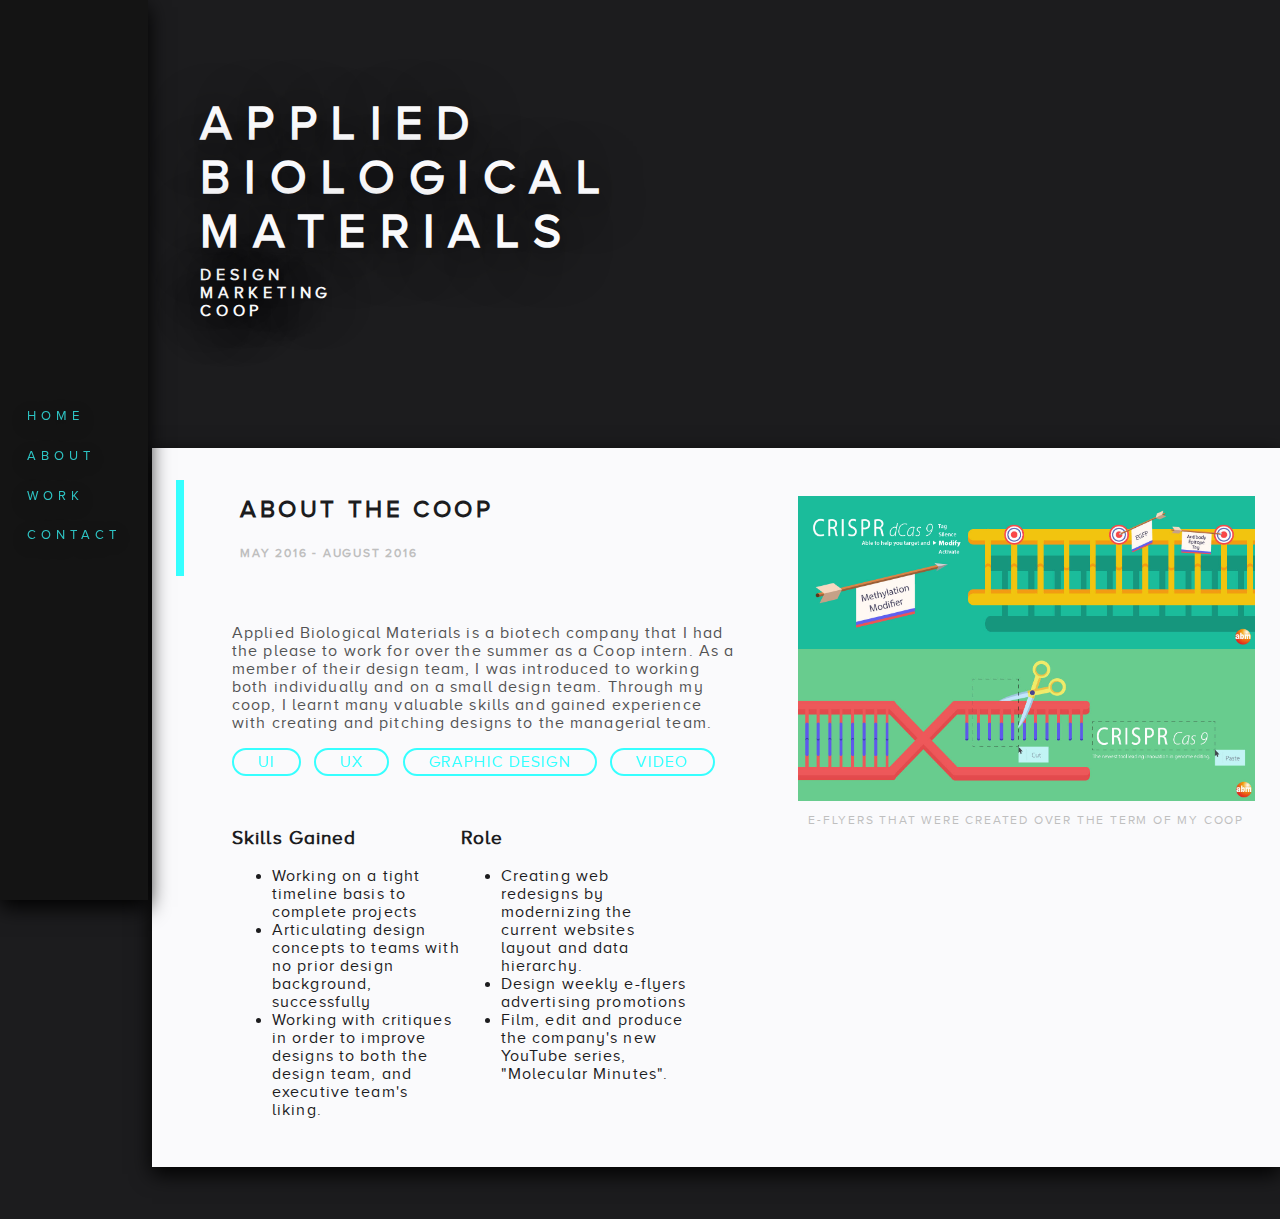
==== abm.html @ 1f62010f "All pages added content from style guide" ====
<!DOCTYPE html>
<html lang="en">
  <head>
    <title>Rupneet Atwal:  Applied Biological Materials</title>
    <meta charset="utf-8">
    <link rel="icon" type="image/png" href="img/emoji.png">
    <link rel="stylesheet" href="css/main.css" >
    <link rel="stylesheet" type="text/css" href="fonts/fonts.css" />
    <link rel="stylesheet" href="css/flexbox.css"/>
    <link rel="stylesheet" href="css/grids.css"/>
    <link rel="stylesheet" href="css/jelly.css"/>
    <meta name="viewport" content="width=device-width, initial-scale-1">
    <script src="https://ajax.googleapis.com/ajax/libs/jquery/3.2.1/jquery.min.js"></script>
    <script src="js/scrolling.js"></script>
  </head>

  <body>
    <div class="body-content">
      <div class="sidenav">
        <div class="nav-items">
          <h3> <a href="index.html" class="nav-text"> HOME </a></h3>
          <h3> <a href="index.html" class="nav-text"> ABOUT </a></h3>
          <h3> <a href="index.html" class="nav-text"> WORK </a></h3>
          <h3> <a href="index.html" class="nav-text"> CONTACT </a></h3>
        </div>
      </div>

      <div class="template-project-container">
        <h1 class="template-project-title"> Applied Biological Materials</h1>
        <h2 class="template-project-subheading">Design Marketing Coop</h2>
      </div>

      <section id="aboutme">
        <div class="background-inverse-container">
          <div class="grid-row">
            <div class="grid-col-2of3">
          <div class="project-info-block">
              <div class="project-title-container">
                <h2 class="about-me-heading">About the Coop</h2>
                <h2 class="project-subheading">May 2016 - August 2016</h2>
              </div>
              <div class="about-content">
              <p class="about-me-info-text"> Applied Biological Materials is a biotech company that I had the please to work for over the summer as a Coop intern. As a member of their design team, I was introduced to working both individually and on a small design team. Through my coop, I learnt many valuable skills and gained experience with creating and pitching designs to the managerial team.</p>
              <div class="about-role-components">
                <p class="role-text hvr-shrink">UI</p>
                <p class="role-text hvr-shrink">UX</p>
                <p class="role-text hvr-shrink"> Graphic Design </p>
                <p class="role-text hvr-shrink"> Video</p>
              </div>

              <div class="grid-row">
                <div class="grid-col-1of3">
                <div class="list-container">
                  <h3 class="u-list-header">Skills Gained</h3>
                  <ul>
                    <li class="u-list-item">Working on a tight timeline basis to complete projects</li>
                    <li class="u-list-item">Articulating design concepts to teams with no prior design background, successfully</li>
                    <li class="u-list-item">Working with critiques in order to improve designs to both the design team, and executive team's liking.</li>
                  </ul>
                </div>
              </div>

                <div class="grid-col-1of3">
                  <div class="list-container">
                  <h3 class="u-list-header">Role</h3>
                  <ul>
                    <li class="u-list-item">Creating web redesigns by modernizing the current websites layout and data hierarchy. </li>
                    <li class="u-list-item">Design weekly e-flyers advertising promotions</li>
                    <li class="u-list-item">Film, edit and produce the company's new YouTube series, "Molecular Minutes".</li>
                  </ul>
                </div>
              </div>
              </div>

        </div>
      </div>
    </div>

        <div class="grid-col-1of3">
          <div class="about-image-block">
            <img class="about-img" src="img/crispr-eflyers.jpg">
            <figcaption class="captions">E-Flyers that were created over the term of my coop</figcaption>
          </div>
        </div>
      </div>
      </div>
    </section>

    </div>
  </body>
<html>
---- css/main.css ----
body{
  font-family: "Proxima Nova", Times, serif;
  color: #FAFAFC;
  background: #1C1C1E;
  margin: 0;
  letter-spacing: .07em;
}

.project-headings{
  text-transform: uppercase;
  letter-spacing: .07em;
  font-size: 2.5rem;
  margin: 1rem;
  padding: 1rem 1rem 1rem 1.5rem;
  text-shadow: 0px 7px 50px black;
}

.sub-headings{
  text-transform: uppercase;
  letter-spacing: .15em;
  margin: 2rem 1rem 1rem 1rem;
  padding: 1rem;
  color: #D1D1D1;
  border-bottom: 2px solid #D1D1D1;
}

.template-project-container{
  /*text-align: right;*/
  position: relative;
  margin: 3.5rem 65rem 5rem 0;
  padding:.5rem 0 0 3rem;
  /*border-left: 10px solid #36FFFF;*/
}

.template-project-title{
  text-transform: uppercase;
  letter-spacing: .3em;
  font-size: 3rem;
  text-shadow: 0px 7px 50px black;
  padding: 0;
  padding-right:0;
  margin-bottom: .5rem;
  text-align: right;
  /*margin: 0;*/
}

.template-project-subheading{
  text-transform: uppercase;
  letter-spacing: .3em;
  font-size: 1rem;
  text-shadow: 0px 7px 50px black;
  /*padding-right:1rem;*/
  margin: 0;
  text-align: right;
}

.project-heading{
  text-transform: uppercase;
  letter-spacing: .15em;
  margin: 2rem .5rem .5rem .5rem;
  padding: 1rem;
  color: #1C1C1E;
}

.project-subheading{
  text-transform: uppercase;
  letter-spacing: .15em;
  margin-top: 0;
  font-size: .75rem;
  margin: 0 1rem 1rem 0;
  /*padding-left: .5rem;*/
  padding-bottom: 1rem;
  color: #BFBFBF;
}

.project-block-subheading{
  text-transform: uppercase;
  text-align: center;
  letter-spacing: .25em;
  margin-top: 0;
  font-size: .75rem;
  margin: 0;
  padding:0 0 1.25rem 0;
  color: #BFBFBF;
}
.project-title-container{
  border-left: 8px solid #36FFFF;
  margin-left: 1.5rem;
  padding:0 0 0 3.5rem;
}

.project-info-text{
  font-size: 1rem;
  font-weight: normal;
  color: #535354;
  padding: 1rem 3rem 0 2rem;
}

#blue-1{
  height:150px;
  background:#4820F2;
  box-shadow: 0px 7px 20px black;

}

#blue-2{
  height:150px;
  background:#7679F9;
  box-shadow: 0px 7px 20px black;

}

#blue-3{
  height:150px;
  background:#A4D2FF;
  box-shadow: 0px 7px 20px black;

}

#black-1{
  height:150px;
  background:#1C1C1E;
  box-shadow: 0px 7px 20px black;

}

#black-2{
  height:150px;
  background:#FAFAFC;
  box-shadow: 0px 7px 20px black;

}

#black-3{
  height:150px;
  background:#36FFFF;
  box-shadow: 0px 7px 20px black;

}

.project-placeholder{
  margin: 0;
  top:0;
  left: 0;
  right: 0;
  bottom: 0;
  height:650px;
  background: #A4D2FF;
}

.background-inverse-container{
  display: inline-block;
  width: 100%;
  margin: 3rem 0 3rem 0;
  color:#1C1C1E;
  background: #FAFAFC;
  box-shadow: 0px 7px 20px black;

}

.background-container{
  display: inline-block;
  width: 100%;
  margin: 3rem 2rem 3rem 2rem;
  color:#FAFAFC;
  background: #1C1C1E;
}

.inverse-text{
  color: #1C1C1E;
  padding: 1rem 2rem 1rem 2rem;
  margin: 1rem 0rem 0rem 1rem;
}

.project-info-block{
  display: block;
}

.project-image-block{
  display: block;
  vertical-align: middle;
  margin: 3rem 0rem 3rem 0;
}

.project-img{
  width: 100%;
}

.about-img{
  width: 90%;
}

.blocks{
  font-size: 1rem;
  justify-content: center;
  text-align: center;
  font-weight: bold;
  color:white;
  letter-spacing: 5px;
  padding: 4rem;
}

.blocks-inverse{
  font-size: 1rem;
  justify-content: center;
  text-align: center;
  font-weight: bold;
  color:#1C1C1E;
  letter-spacing: 5px;
  padding: 4rem;
}

.u-list-about{
  color: #1C1C1E;
  font-size: 1.5rem;
  padding: 1rem 2rem 0 5rem;
  font-size: 1.2rem;
  font-weight:bold;
  letter-spacing: 2px;
  text-transform: uppercase;
}


.u-list-about-item{
  list-style-type: circle;
  text-transform: none;
  font-weight:normal;
  font-size: .9rem;
  margin-left: 5rem;
  padding: .5rem;
}


.o-list-number{
  text-transform: none;
  font-weight:bolder;
  color: #4820F2;
  font-size: 1rem;
  margin-left: 3rem;
  padding: .5rem;
  text-transform: uppercase;
}

.sidenav{
  display: table-cell;
  vertical-align: middle;
  float: left;
  z-index: 1;
  background: #141414;
  /*background: white;*/
  box-shadow: 0px 7px 20px black;
  height: 100%;
  top: 0;
  left: 0;
  position: fixed;
}

.nav-items{
  padding: 1rem 0 1rem 0;
  margin: 23rem 0 0 0;
  display: inline-block;
}


.nav-text{
  color: #36FFFF;
  opacity: .75;
  text-align: left;
  padding: .35rem 1.7rem .35rem 1.7rem;
  font-size: .8rem;
  font-weight: 400;
  letter-spacing: 5px;
  text-shadow: 0px 5px 20px black;
}

.nav-text:hover{
  opacity: 1;
  cursor: pointer;
  /*text-align: center;*/
}
.body-content{
  margin: 0 0 0 8rem;
  padding: 0 0 0 1.5rem;
  background: #1C1C1E;
}

.intext-link{
  font-size: 1rem;
  text-transform: uppercase;
  font-weight: 600;
  color:#4820F2;
  opacity: .6;
}

.intext-link:hover{
  opacity: 1;
  cursor: pointer;
}

.role-text{
  background: #FAFAFC;
  text-transform: uppercase;
  color: #36FFFF;
  font-size: 1rem;
  padding: .2rem 1.5rem;
  border-radius: 50px;
  border: 2px solid #36FFFF;
  margin: 0 .5rem 0 0;
  display: inline-block;
  transition: .5s;
}

.role-text:hover{
  background: #36FFFF;
  text-transform: uppercase;
  color: #FAFAFC;
  font-size: 1rem;
  padding: .2rem 1.5rem;
  border-radius: 50px;
  border: 2px solid #36FFFF;
  margin: 0 .5rem 0 0;
  display: inline-block;
  transition:.5s;
}

.role-components{
  display: block;
  margin:0 2rem 2rem 2rem;
}

.bttn-next{
  padding: 1rem;
  margin: 1rem;
  border
}

#circle {
    background: #f00;
    width: 200px;
    height: 200px;
    border-radius: 50%;
}

.project-card-container{
  display: block;
  margin: 0 .75rem 2rem .75rem;
}

.project-card-block{
  display: block;
  margin: 0 .75rem 0rem .75rem;
}

.project-card{
  height:400px;
  background: #4820F2;
  border-top-right-radius: 10px;
  border-top-left-radius: 10px;
  display: block;
  box-shadow: 0px 7px 20px black;
}

.project-text-bg{
  background: #FAFAFC;
  border-bottom-right-radius:10px;
  border-bottom-left-radius:10px;
  display: block;
  box-shadow: 0px 7px 20px black;
}

.project-text{
  text-align: center;
  font-size: .75rem;
  letter-spacing: 4px;
  text-transform: uppercase;
  color: #1C1C1E;
  margin: 0rem 0rem 0rem 0rem;
  padding: 2rem 0rem .5rem 0rem;
}

.gif{
  position:relative;
  top:0;
  bottom:0;
  left:0;
  right:0;
  width: 100%;
  box-shadow: 0px 7px 50px black;

}
.tint {
  margin: 0;
  cursor: pointer;
}

.t1{
  background: rgb(255,0,0,.5);
}

.header-container{
  width: 100%;
  margin: 0;
  top:0;
  left: 0;
  right: 0;
  position: relative;
  text-align: center;
  color: white;
}
.text-container{
  z-index: 1;
}
.header{
  /*z-index: 1;*/
  font-size: 5rem;
  text-transform: uppercase;
  position: absolute;
}

.hero-image{
  /*background-image:*/
  position:relative;
  top:0;
  bottom:0;
  left:0;
  right:0;
  width: 100%;
  margin-bottom: .5rem;
  /*box-shadow: 0px 7px 50px black;*/

}
.centered {
    position: relative;
    font-size: 6rem;
    text-transform: uppercase;
    letter-spacing: 5px;
    text-align: right;
    margin: 0;
    color: #FAFAFC;
    text-shadow: 2px 10px 55px #1C1C1E;
}
.text-header{
  text-align: right;
  position: absolute;
  z-index: 10;
  top:32%;
  left: 10%;
  /*background-color: black;*/

}
.centered-2 {
    position: relative;
    font-size: 1rem;
    margin: 0;
    color: #4820F2;
    background: #FAFAFC;
    padding: .25rem;
    /*text-transform: uppercase;*/
    letter-spacing: 5px;
    text-align: right;
}
.overlay {
    z-index: 1;
    height: 100%;
    width: 100%;
    position: fixed;
    overflow: auto;
    top: 0px;
    left: 0px;
    background: rgba(0, 0, 0, 0.7); /*can be anything, of course*/
}

.header-gif{
  width: 100%;
  margin: 0;
}

.overlay{
  background-color: #4820F2;
  z-index: 1;
}

a{
  text-decoration: none;
}

.about-image{
  width: 30%;
  text-align: center;
}
.me-image-container{
  display: block;
  text-align: center;
  justify-content: center;
  align-items: center;
  position: relative;
}
.about-me-heading{
  /*text-align: center;*/
    text-transform: uppercase;
    letter-spacing: .15em;
    margin: 2rem .5rem .5rem 0rem;
    padding: 1rem 1rem 1rem 0;
    color: #1C1C1E;
}

.about-me-subheading{
  font-style: italic;
  text-transform: uppercase;
  /*text-align: center;*/
  letter-spacing: .15em;
  margin-top: 0;
  font-size: .75rem;
  margin:0;
  padding-bottom: 1rem;
  color: #BFBFBF;
}

.about-me-info-text{
  font-size: 1rem;
  font-weight: normal;
  color: #535354;
  /*padding: 1rem 2rem 0 5rem;*/
}

.captions{
    text-align: center;
    text-transform: uppercase;
    letter-spacing: .15em;
    font-size: .75rem;
    padding:.5rem;
    color: #BFBFBF;
}

.project-block-img{
  /*height:400px;*/
  /*background: #4820F2;*/
  border-top-right-radius: 10px;
  border-top-left-radius: 10px;
  text-align: center;
  justify-content: center;
  align-items: center;
  position: relative;
  display: block;
  /*box-shadow: 0px 7px 20px black;*/
  width: 100%;
}

.about-image-block{
  display: block;
  vertical-align: middle;
  margin: 3rem 0rem 3rem 0;
  text-align: center;
  justify-content: center;
  align-items: center;
  position: relative;
}

.about-role-components{
  display: block;
  margin-bottom: 2rem;
  /*padding:1rem 2rem 0 5rem;*/
}

.about-info-text{
  font-size: 1rem;
  font-weight: normal;
  color: #535354;
  padding: 1rem 3rem 0 2rem;
}

.about-content{
  padding:1rem 2rem 0 5rem;
  display: block;
  justify-content: center;
  align-items: center;
}

.about-contact{
  padding:1rem 0 0 0;
  margin: 0;
  text-align: left;
}

.about-info-text{
  font-size: 1rem;
  font-weight: normal;
  color: #535354;
  padding: 0;
}

.projects-container{
  padding:1rem;
  display: block
}

.list-container{
  margin-bottom: 3rem;
}
---- fonts/fonts.css ----
/** Proxima Nova **/



@font-face {
    font-family: 'proxima_nova_altblack';
    src: url('Mark Simonson - Proxima Nova Alt Black-webfont.eot');
    src: url('Mark Simonson - Proxima Nova Alt Black-webfont.eot?#iefix') format('embedded-opentype'),
         url('Mark Simonson - Proxima Nova Alt Black-webfont.woff2') format('woff2'),
         url('Mark Simonson - Proxima Nova Alt Black-webfont.woff') format('woff'),
         url('Mark Simonson - Proxima Nova Alt Black-webfont.ttf') format('truetype'),
         url('Mark Simonson - Proxima Nova Alt Black-webfont.svg#proxima_nova_altblack') format('svg');
    font-weight: normal;
    font-style: normal;

}

@font-face {
    font-family: 'proxima_nova_altbold';
    src: url('Mark Simonson - Proxima Nova Alt Bold-webfont.eot');
    src: url('Mark Simonson - Proxima Nova Alt Bold-webfont.eot?#iefix') format('embedded-opentype'),
         url('Mark Simonson - Proxima Nova Alt Bold-webfont.woff2') format('woff2'),
         url('Mark Simonson - Proxima Nova Alt Bold-webfont.woff') format('woff'),
         url('Mark Simonson - Proxima Nova Alt Bold-webfont.ttf') format('truetype'),
         url('Mark Simonson - Proxima Nova Alt Bold-webfont.svg#proxima_nova_altbold') format('svg');
    font-weight: normal;
    font-style: normal;

}

@font-face {
    font-family: 'Proxima Nova';
    src: url('Mark Simonson - Proxima Nova Alt Regular-webfont.eot');
    src: url('Mark Simonson - Proxima Nova Alt Regular-webfont.eot?#iefix') format('embedded-opentype'),
         url('Mark Simonson - Proxima Nova Alt Regular-webfont.woff2') format('woff2'),
         url('Mark Simonson - Proxima Nova Alt Regular-webfont.woff') format('woff'),
         url('Mark Simonson - Proxima Nova Alt Regular-webfont.ttf') format('truetype'),
         url('Mark Simonson - Proxima Nova Alt Regular-webfont.svg#proxima_nova_altregular') format('svg');
    font-weight: normal;
    font-style: normal;

}

/* Generated by Font Squirrel (http://www.fontsquirrel.com) on April 4, 2015 */



@font-face {
    font-family: 'proxima_nova_scosfthin';
    src: url('Mark Simonson - Proxima Nova ScOsf Thin-webfont.eot');
    src: url('Mark Simonson - Proxima Nova ScOsf Thin-webfont.eot?#iefix') format('embedded-opentype'),
         url('Mark Simonson - Proxima Nova ScOsf Thin-webfont.woff2') format('woff2'),
         url('Mark Simonson - Proxima Nova ScOsf Thin-webfont.woff') format('woff'),
         url('Mark Simonson - Proxima Nova ScOsf Thin-webfont.ttf') format('truetype'),
         url('Mark Simonson - Proxima Nova ScOsf Thin-webfont.svg#proxima_nova_scosfthin') format('svg');
    font-weight: normal;
    font-style: normal;

}




@font-face {
    font-family: 'proxima_nova_ltsemibold';
    src: url('Mark Simonson - Proxima Nova Semibold-webfont.eot');
    src: url('Mark Simonson - Proxima Nova Semibold-webfont.eot?#iefix') format('embedded-opentype'),
         url('Mark Simonson - Proxima Nova Semibold-webfont.woff2') format('woff2'),
         url('Mark Simonson - Proxima Nova Semibold-webfont.woff') format('woff'),
         url('Mark Simonson - Proxima Nova Semibold-webfont.ttf') format('truetype'),
         url('Mark Simonson - Proxima Nova Semibold-webfont.svg#proxima_nova_ltsemibold') format('svg');
    font-weight: normal;
    font-style: normal;

}

@font-face {
    font-family: 'proxima_nova_ltthin';
    src: url('Mark Simonson - Proxima Nova Thin-webfont.eot');
    src: url('Mark Simonson - Proxima Nova Thin-webfont.eot?#iefix') format('embedded-opentype'),
         url('Mark Simonson - Proxima Nova Thin-webfont.woff2') format('woff2'),
         url('Mark Simonson - Proxima Nova Thin-webfont.woff') format('woff'),
         url('Mark Simonson - Proxima Nova Thin-webfont.ttf') format('truetype'),
         url('Mark Simonson - Proxima Nova Thin-webfont.svg#proxima_nova_ltthin') format('svg');
    font-weight: normal;
    font-style: normal;

}
---- css/flexbox.css ----
/* asterix selects everything*/
*, *::after, *::before {
  box-sizing: border-box;
}
.container{
  display: -ms-flex;
  display:flex;

  -ms-flex-wrap: wrap;
  flex-wrap: wrap;

  margin: 1em;
}

.block{
  -ms-flex-grow:1;
  flex-grow: 1;

  -ms-flex-basis:5em;
  flex-basis: 5em;
}

.block-card{
  -ms-flex-grow:1;
  flex-grow: 1;

  -ms-flex-basis:5em;
  flex-basis: 5em;
  margin: .5rem;

}
---- css/grids.css ----
*, *::after, *::before {
	box-sizing: border-box;
}

.grid-row::after {
	content: "";
	display: block;
	clear: both;
}

.flexbox .grid-row{
	display: flex;
	flex-wrap: wrap;
}


[class^='grid-col-'] {
	float: left;
	padding: 0;
	text-align: left;
}

.flexbox [class^='grid-col-']{
	float: none;
}


.grid-col-1of2{
	width: 50%;
}

.flexbox .grid-col-1of2{
	flex-grow: 1;
	width:auto;
}
.grid-col-3s{
	width: 30%;
}
.grid-col-1of3{
  width: 45%;
}

.grid-col-1of4{
  width: 25%;
}

.grid-col-2of3{
  width: 55%;
}
---- css/jelly.css ----
@charset "UTF-8";
/*!
 *
 * bttn.css - https://ganapativs.github.io/bttn.css
 * Version - 0.2.4
 * Demo: https://bttn.surge.sh
 *
 * Licensed under the MIT license - http://opensource.org/licenses/MIT
 *
 * Copyright (c) 2016 Ganapati V S (@ganapativs)
 *
 */
/* standalone - .bttn-jelly */
.bttn-default {
  color: #fff;
}
.bttn-primary,
.bttn,
.bttn-lg,
.bttn-md,
.bttn-sm,
.bttn-xs {
  color: #1d89ff;
}
.bttn-warning {
  color: #feab3a;
}
.bttn-danger {
  color: #ff5964;
}
.bttn-success {
  color: #28b78d;
}
.bttn-royal {
  color: #bd2df5;
}
.bttn,
.bttn-lg,
.bttn-md,
.bttn-sm,
.bttn-xs {
  margin: 0;
  padding: 0;
  border-width: 0;
  border-color: transparent;
  background: transparent;
  font-weight: 400;
  cursor: pointer;
  position: relative;
}
.bttn-lg {
  padding: 8px 15px;
  font-size: 24px;
  font-family: inherit;
}
.bttn-md {
  font-size: 20px;
  font-family: inherit;
  box-shadow: 0px 5px 20px black;
  padding: 5px 12px;
}
.bttn-sm {
  padding: 4px 10px;
  font-size: 16px;
  font-family: inherit;
}
.bttn-xs {
  padding: 3px 8px;
  font-size: 12px;
  font-family: inherit;
}
.bttn-jelly {
  letter-spacing: 3px;
  margin: 0;
  padding: 0;
  border-width: 0;
  border-color: transparent;
  background: transparent;
  font-weight: 400;
  cursor: pointer;
  position: relative;
  font-size: .7rem;
  font-family: inherit;
  padding: 5px 12px;
  overflow: hidden;
  border-radius: 50px;
  background: #fff;
  color: #1d89ff;
  -webkit-transition: all 0.2s cubic-bezier(0.02, 0.01, 0.47, 1);
  transition: all 0.2s cubic-bezier(0.02, 0.01, 0.47, 1);
}
.bttn-jelly:before {
  position: absolute;
  top: 0;
  left: 0;
  width: 100%;
  height: 100%;
  border-radius: 50px;
  background: currentColor;
  content: '';
  z-index: -1;
  opacity: 0;
  -webkit-transition: all 0.2s cubic-bezier(0.02, 0.01, 0.47, 1);
  transition: all 0.2s cubic-bezier(0.02, 0.01, 0.47, 1);
  -webkit-transform: scale(0.2);
          transform: scale(0.2);
}
.bttn-jelly:hover,
.bttn-jelly:focus {
  box-shadow: 0px 5px 20px black;
  -webkit-transition: all 0.3s cubic-bezier(0.02, 0.01, 0.47, 1);
  transition: all 0.3s cubic-bezier(0.02, 0.01, 0.47, 1);
  -webkit-transform: scale(1.1);
          transform: scale(1.1);
}
.bttn-jelly:hover:before,
.bttn-jelly:focus:before {
  opacity: 0.15;
  -webkit-transition: all 0.3s cubic-bezier(0.02, 0.01, 0.47, 1);
  transition: all 0.3s cubic-bezier(0.02, 0.01, 0.47, 1);
  -webkit-transform: scale(1);
          transform: scale(1);
}

.bttn-jelly.bttn-md {
  font-size: 1rem;
  font-family: inherit;
  margin: 1rem;
  padding: .5rem 2rem;
}
.bttn-jelly.bttn-md:hover,
.bttn-jelly.bttn-md:focus {
  box-shadow: 0px 5px 20px black;
}
.bttn-jelly.bttn-lg {
  padding: 8px 15px;
  font-size: 24px;
  font-family: inherit;
}
.bttn-jelly.bttn-lg:hover,
.bttn-jelly.bttn-lg:focus {
  box-shadow: 0px 5px 20px black;
}
.bttn-jelly.bttn-default {
  background: #fff;
  color: #1d89ff;
}
.bttn-jelly.bttn-dark {
  background: #4820F2;
  color: #fff;
}
.bttn-jelly.bttn-contrast {
  background: #FF4D4D;
  color: #fff;
}
.bttn-jelly.bttn-light {
  background: #A4D2FF;
  color: #fff;
}
.bttn-jelly.bttn-white {
  background: #FAFAFC;
  color: #1C1C1E;
}

.bttn-jelly.bttn-blck {
  background: #1C1C1E;
  color: #fff;
}

.hvr-shrink {
  display: inline-block;
  vertical-align: middle;
  -webkit-transform: perspective(1px) translateZ(0);
  transform: perspective(1px) translateZ(0);
  box-shadow: 0 0 1px transparent;
  -webkit-transition-duration: 0.3s;
  transition-duration: 0.3s;
  -webkit-transition-property: transform;
  transition-property: transform;
}
.hvr-shrink:hover, .hvr-shrink:focus, .hvr-shrink:active {
  -webkit-transform: scale(0.9);
  transform: scale(0.9);
}
.hvr-grow {
  display: inline-block;
  vertical-align: middle;
  -webkit-transform: perspective(1px) translateZ(0);
  transform: perspective(1px) translateZ(0);
  box-shadow: 0 0 1px transparent;
  -webkit-transition-duration: 0.3s;
  transition-duration: 0.3s;
  -webkit-transition-property: transform;
  transition-property: transform;
}
.hvr-grow:hover, .hvr-grow:focus, .hvr-grow:active {
  -webkit-transform: scale(1.1);
  transform: scale(1.1);
}

.hvr-grow-img {
  display: inline-block;
  vertical-align: middle;
  -webkit-transform: perspective(1px) translateZ(0);
  transform: perspective(1px) translateZ(0);
  box-shadow: 0 0 1px transparent;
  -webkit-transition-duration: 0.3s;
  transition-duration: 0.3s;
  -webkit-transition-property: transform;
  transition-property: transform;
}
.hvr-grow-img:hover, .hvr-grow-img:focus, .hvr-grow-img:active {
  -webkit-transform: scale(1.05);
  transform: scale(1.05);
}
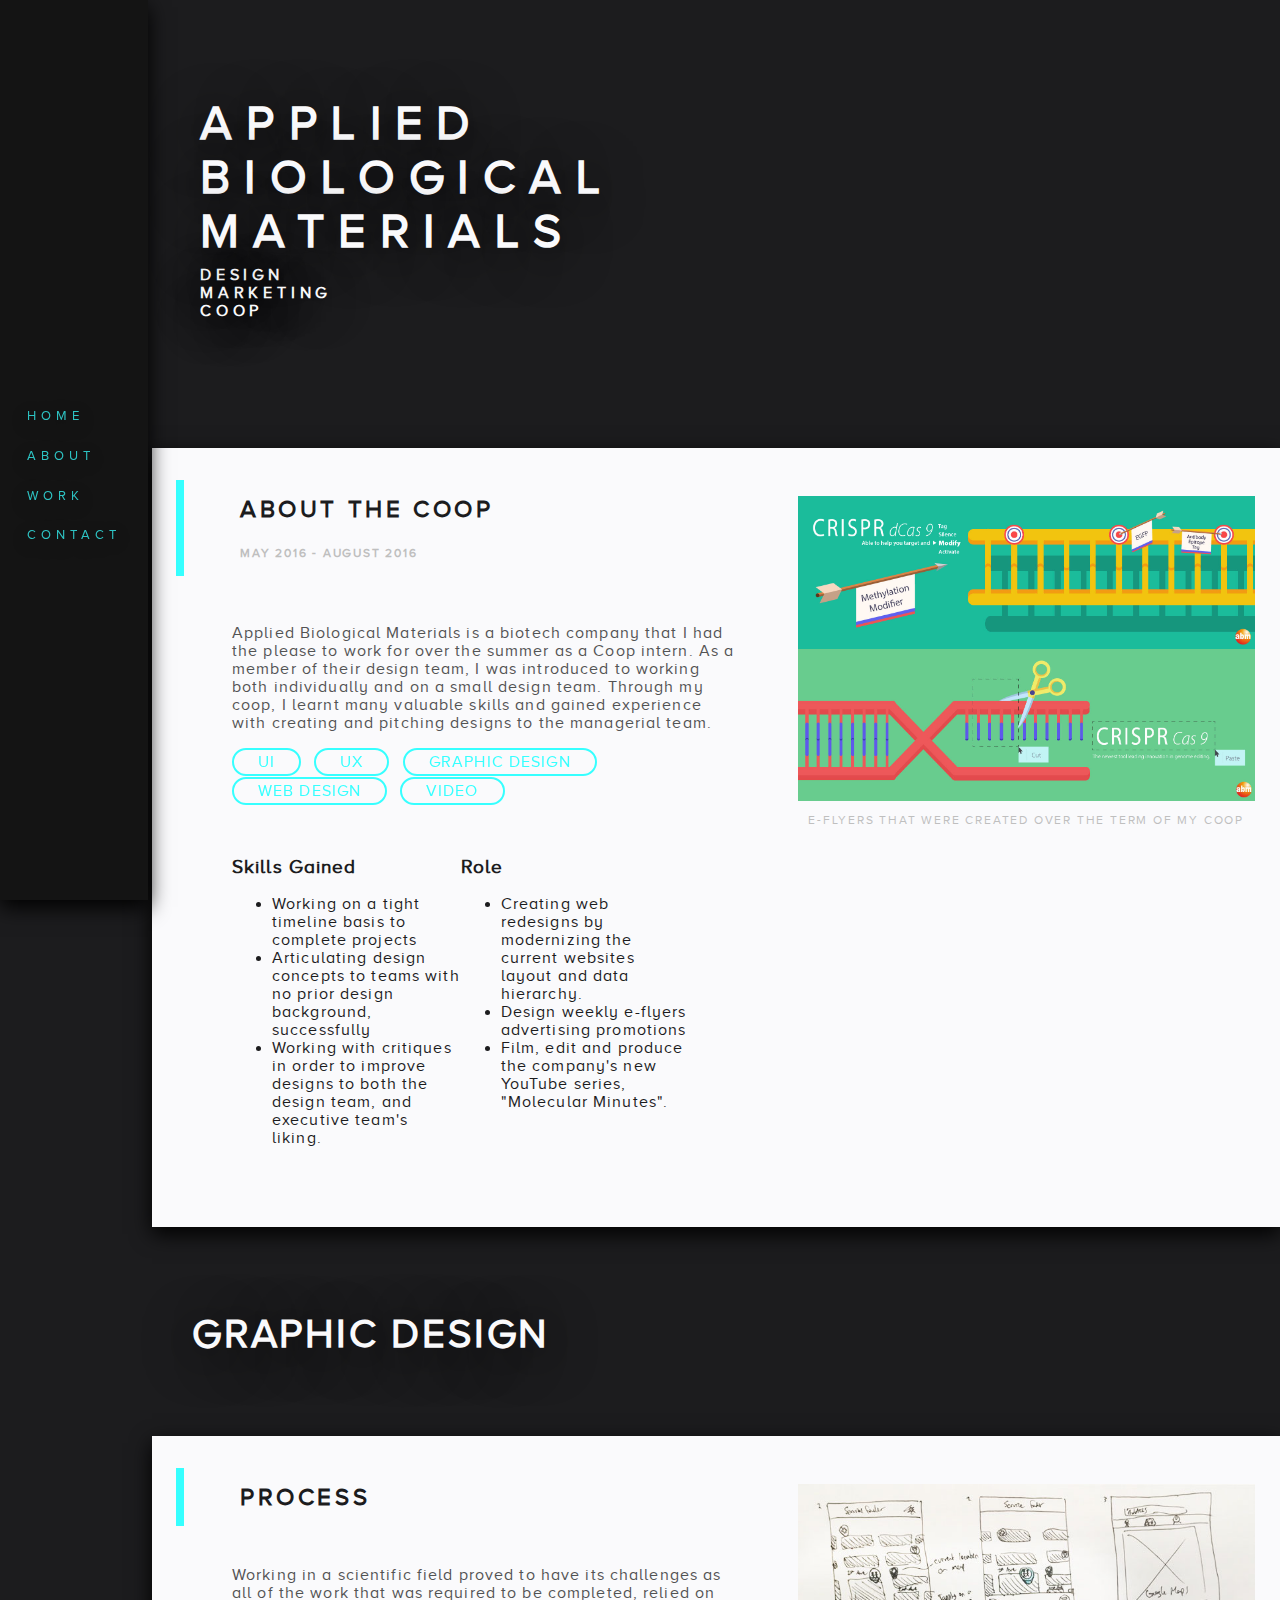
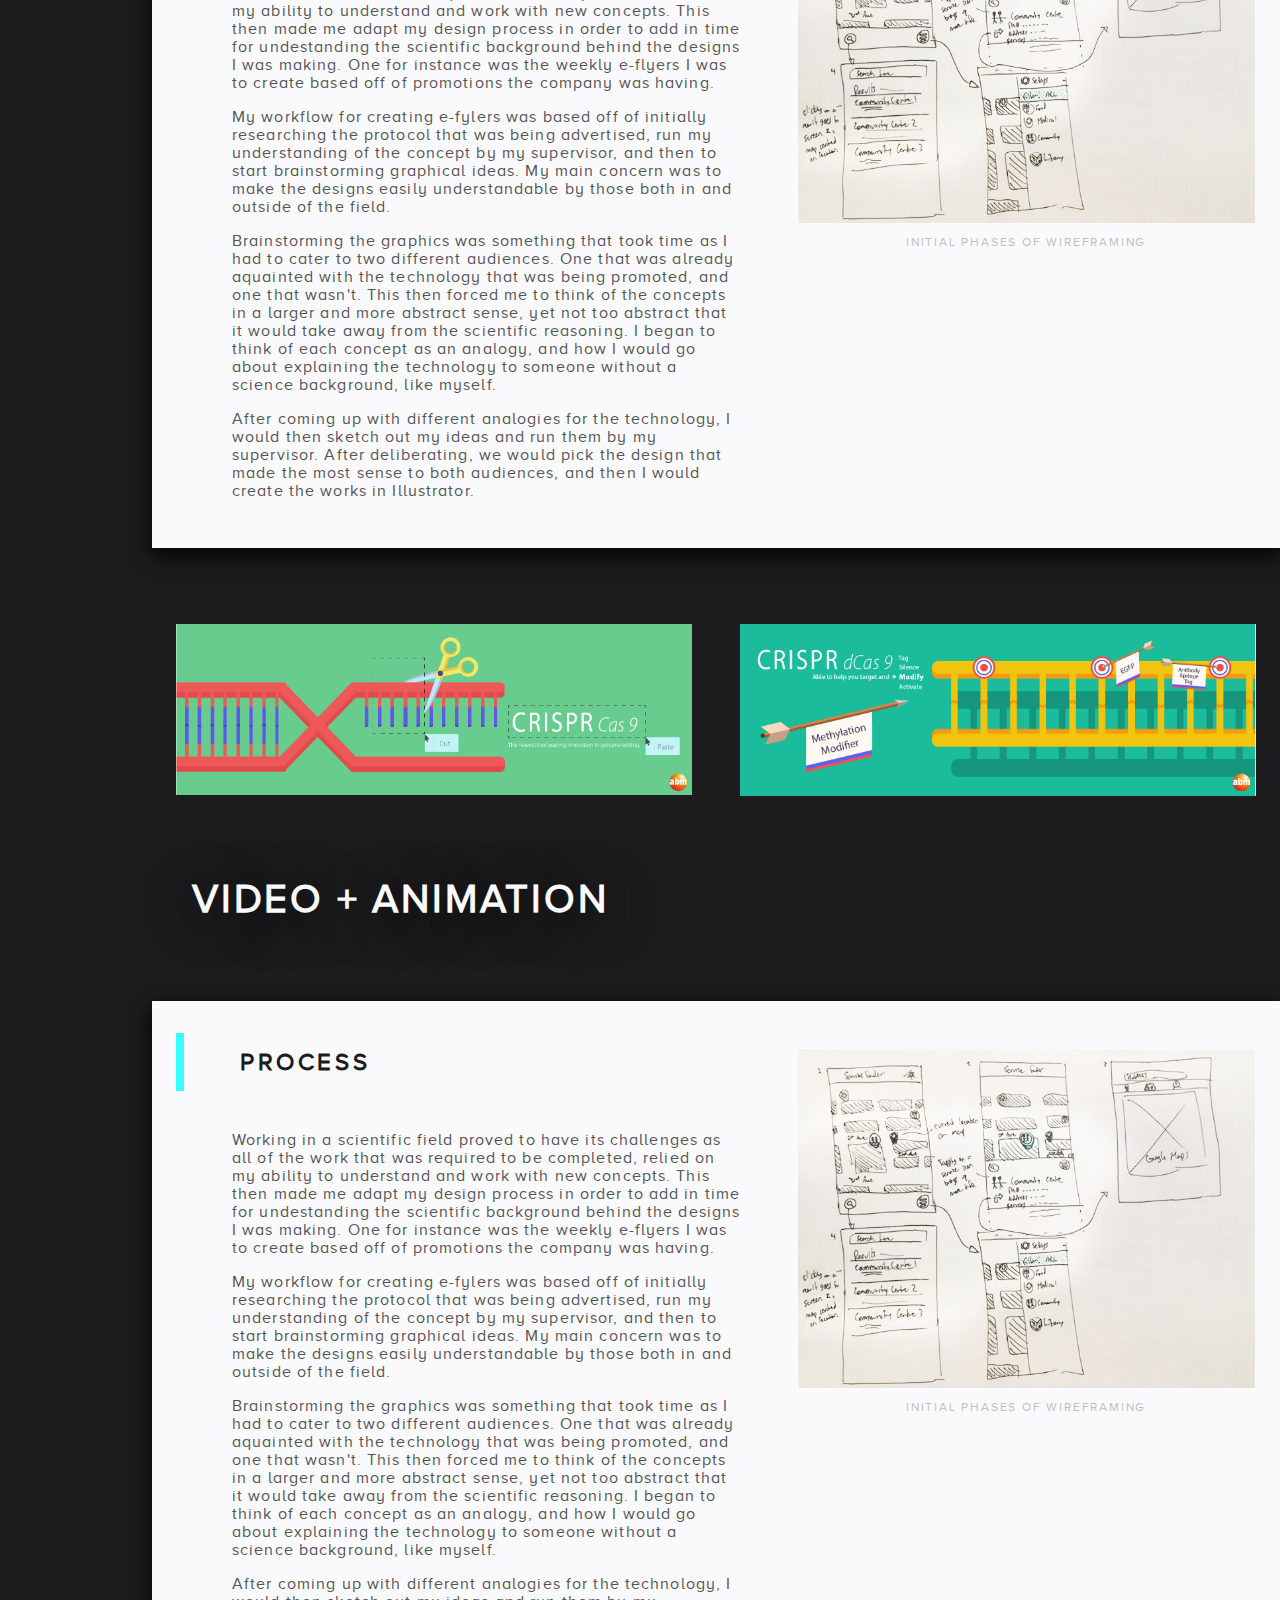
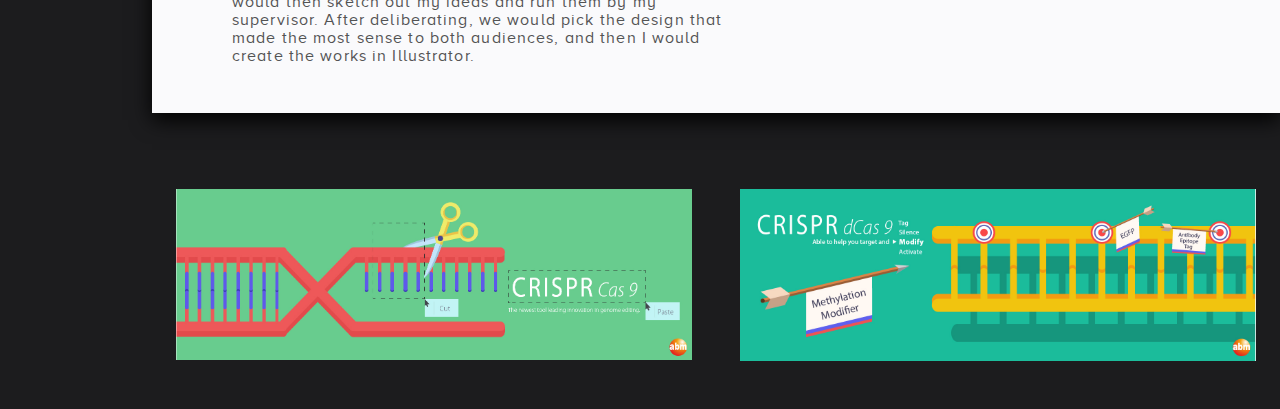
==== commit c548b205: "added all pages and content process for abm, disovered + BB" ====
--- a/abm.html
+++ b/abm.html
@@ -42,10 +42,11 @@
               <div class="about-content">
               <p class="about-me-info-text"> Applied Biological Materials is a biotech company that I had the please to work for over the summer as a Coop intern. As a member of their design team, I was introduced to working both individually and on a small design team. Through my coop, I learnt many valuable skills and gained experience with creating and pitching designs to the managerial team.</p>
               <div class="about-role-components">
-                <p class="role-text hvr-shrink">UI</p>
-                <p class="role-text hvr-shrink">UX</p>
-                <p class="role-text hvr-shrink"> Graphic Design </p>
-                <p class="role-text hvr-shrink"> Video</p>
+                <a class="role-text hvr-shrink">UI</a>
+                <a class="role-text hvr-shrink">UX</a>
+                <a class="role-text hvr-shrink" href="#process"> Graphic Design </a>
+                <a class="role-text hvr-shrink"> Web Design </a>
+                <a class="role-text hvr-shrink" href="#video"> Video</a>
               </div>
 
               <div class="grid-row">
@@ -71,7 +72,6 @@
                 </div>
               </div>
               </div>
-
         </div>
       </div>
     </div>
@@ -86,6 +86,88 @@
       </div>
     </section>
 
+    <section id="process">
+  <h1 class="project-headings">Graphic Design</h1>
+      <div class="background-inverse-container">
+        <div class="grid-row">
+          <div class="grid-col-2of3">
+        <div class="project-info-block">
+            <div class="project-title-container">
+              <h2 class="about-me-heading">Process</h2>
+            </div>
+            <div class="about-content">
+            <p class="about-me-info-text">Working in a scientific field proved to have its challenges as all of the work that was required to be completed, relied on my ability to understand and work with new concepts. This then made me adapt my design process in order to add in time for undestanding the scientific background behind the designs I was making. One for instance was the weekly e-flyers I was to create based off of promotions the company was having. </p>
+            <p class="about-me-info-text">
+            My workflow for creating e-fylers was based off of initially researching the protocol that was being advertised, run my understanding of the concept by my supervisor, and then to start brainstorming graphical ideas. My main concern was to make the designs easily understandable by those both in and outside of the field. </p>
+            <p class="about-me-info-text">
+            Brainstorming the graphics was something that took time as I had to cater to two different audiences. One that was already aquainted with the technology that was being promoted, and one that wasn't. This then forced me to think of the concepts in a larger and more abstract sense, yet not too abstract that it would take away from the scientific reasoning. I began to think of each concept as an analogy, and how I would go about explaining the technology to someone without a science background, like myself.</p>
+            <p class="about-me-info-text">
+            After coming up with different analogies for the technology, I would then sketch out my ideas and run them by my supervisor. After deliberating, we would pick the design that made the most sense to both audiences, and then I would create the works in Illustrator.</p>
+      </div>
+    </div>
+  </div>
+  <div class="grid-col-1of3">
+    <div class="about-image-block">
+      <img class="about-img" src="img/discovered-process.jpg">
+      <figcaption class="captions">Initial phases of wireframing</figcaption>
+    </div>
+  </div>
+
+    </div>
+    </div>
+  <div class="grid-row">
+    <div class="grid-col-1of2">
+      <!-- <div class="img-final"> -->
+      <img class="img-final hvr-grow" src="img/crispr-cas9.jpg">
+    </div>
+    <div class="grid-col-1of2">
+      <!-- <div class="img-final"> -->
+      <img class="img-final hvr-grow" src="img/crispr-dcas9.jpg">
+    </div>
+  </div>
+    </section>
+
+    <h1 class="project-headings" id = "video">Video + Animation</h1>
+    <section id="process">
+      <div class="background-inverse-container">
+        <div class="grid-row">
+          <div class="grid-col-2of3">
+        <div class="project-info-block">
+            <div class="project-title-container">
+              <h2 class="about-me-heading">Process</h2>
+            </div>
+            <div class="about-content">
+            <p class="about-me-info-text">Working in a scientific field proved to have its challenges as all of the work that was required to be completed, relied on my ability to understand and work with new concepts. This then made me adapt my design process in order to add in time for undestanding the scientific background behind the designs I was making. One for instance was the weekly e-flyers I was to create based off of promotions the company was having. </p>
+            <p class="about-me-info-text">
+            My workflow for creating e-fylers was based off of initially researching the protocol that was being advertised, run my understanding of the concept by my supervisor, and then to start brainstorming graphical ideas. My main concern was to make the designs easily understandable by those both in and outside of the field. </p>
+            <p class="about-me-info-text">
+            Brainstorming the graphics was something that took time as I had to cater to two different audiences. One that was already aquainted with the technology that was being promoted, and one that wasn't. This then forced me to think of the concepts in a larger and more abstract sense, yet not too abstract that it would take away from the scientific reasoning. I began to think of each concept as an analogy, and how I would go about explaining the technology to someone without a science background, like myself.</p>
+            <p class="about-me-info-text">
+            After coming up with different analogies for the technology, I would then sketch out my ideas and run them by my supervisor. After deliberating, we would pick the design that made the most sense to both audiences, and then I would create the works in Illustrator.</p>
+      </div>
+    </div>
+  </div>
+  <div class="grid-col-1of3">
+    <div class="about-image-block">
+      <img class="about-img" src="img/discovered-process.jpg">
+      <figcaption class="captions">Initial phases of wireframing</figcaption>
+    </div>
+  </div>
+
+    </div>
+    </div>
+  <div class="grid-row">
+    <div class="grid-col-1of2">
+      <!-- <div class="img-final"> -->
+      <img class="img-final hvr-grow" src="img/crispr-cas9.jpg">
+    </div>
+    <div class="grid-col-1of2">
+      <!-- <div class="img-final"> -->
+      <img class="img-final hvr-grow" src="img/crispr-dcas9.jpg">
+    </div>
+  </div>
+    </section>
+
     </div>
   </body>
 <html>
--- a/css/main.css
+++ b/css/main.css
@@ -29,7 +29,7 @@
   position: relative;
   margin: 3.5rem 65rem 5rem 0;
   padding:.5rem 0 0 3rem;
-  /*border-left: 10px solid #36FFFF;*/
+  /*border-right: 10px solid #36FFFF;*/
 }
 
 .template-project-title{
@@ -228,6 +228,12 @@
   font-size: .9rem;
   margin-left: 5rem;
   padding: .5rem;
+}
+
+.img-final{
+  /*margin: 1rem;*/
+  padding: 1.5rem 1.5rem 3rem 1.5rem;
+  width: 100%;
 }
 
 
@@ -295,6 +301,9 @@
 .intext-link:hover{
   opacity: 1;
   cursor: pointer;
+}
+a.classifiction-text{
+  color: #36FFFF;
 }
 
 .role-text{
@@ -480,7 +489,7 @@
   z-index: 1;
 }
 
-a{
+a {
   text-decoration: none;
 }
 
@@ -546,6 +555,10 @@
   width: 100%;
 }
 
+.video-run{
+  width: 50%;
+}
+
 .about-image-block{
   display: block;
   vertical-align: middle;
@@ -570,7 +583,7 @@
 }
 
 .about-content{
-  padding:1rem 2rem 0 5rem;
+  padding:1rem 2rem 2rem 5rem;
   display: block;
   justify-content: center;
   align-items: center;
